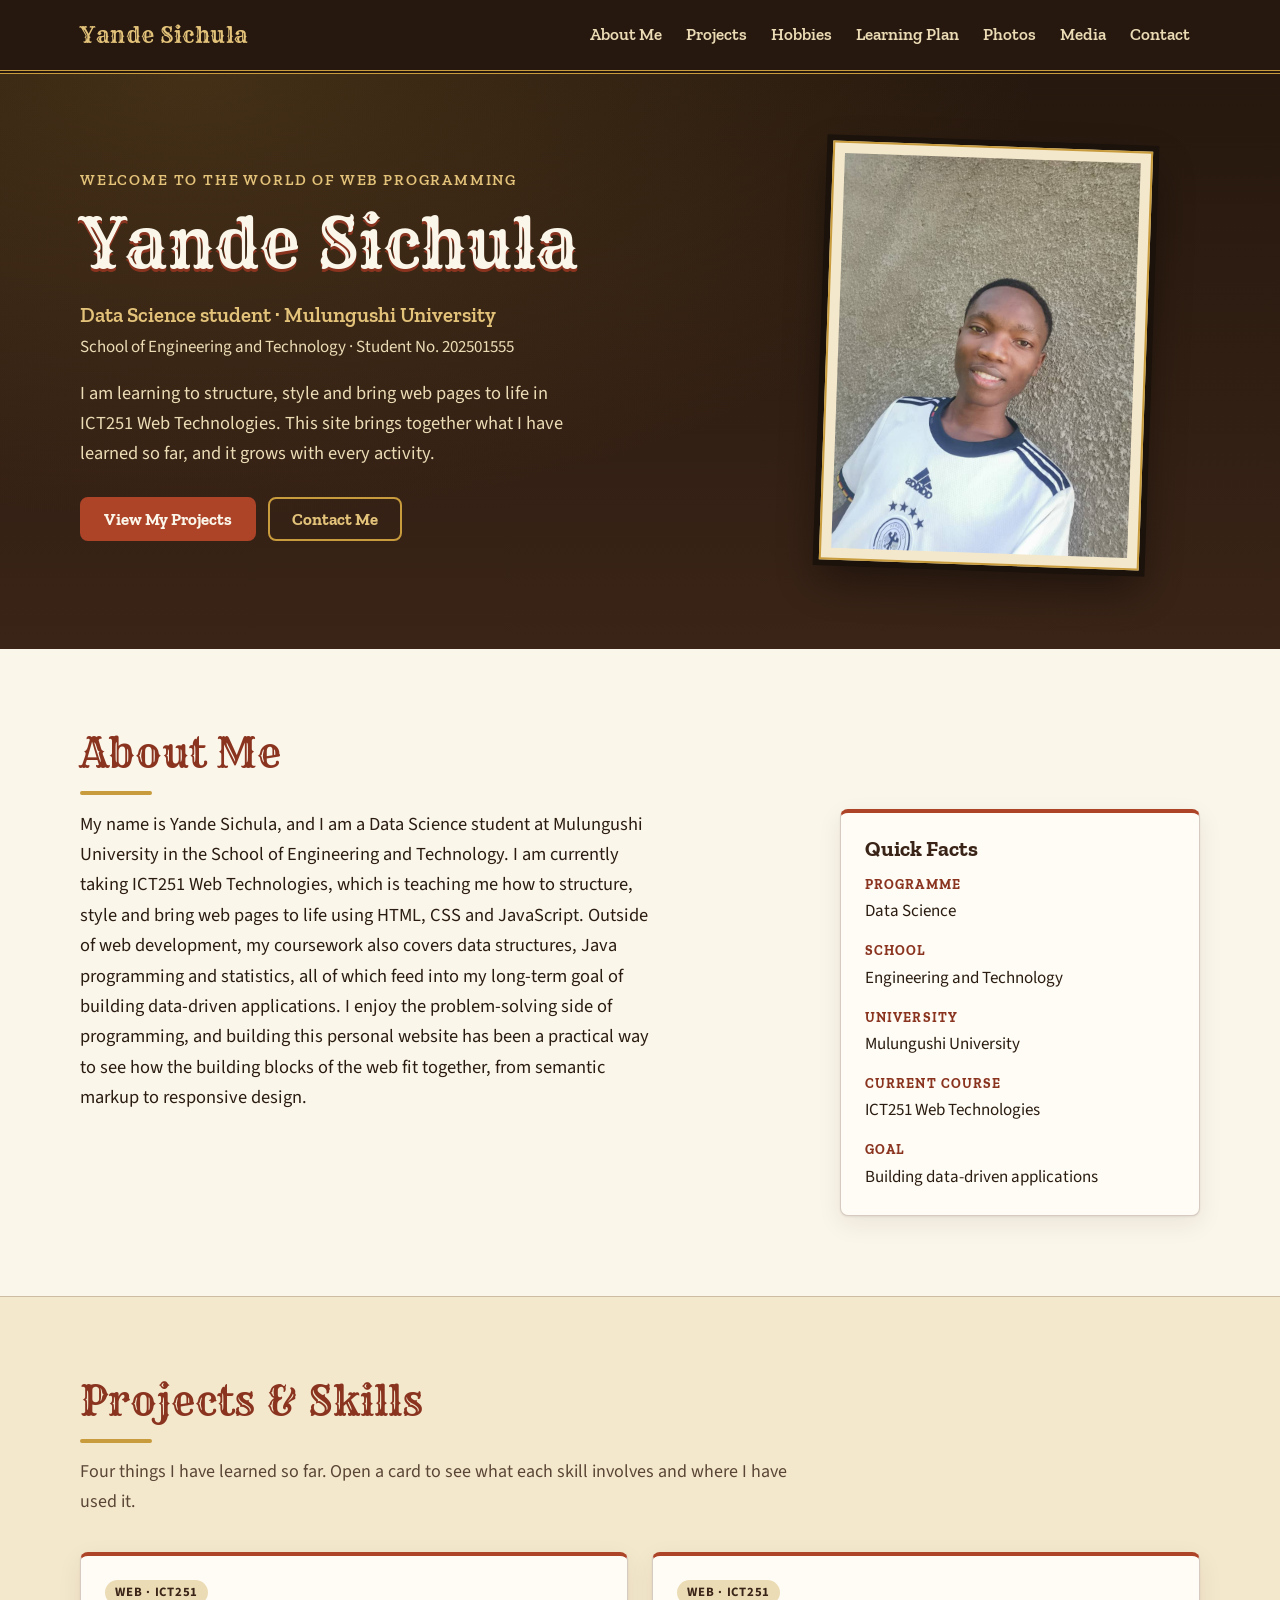
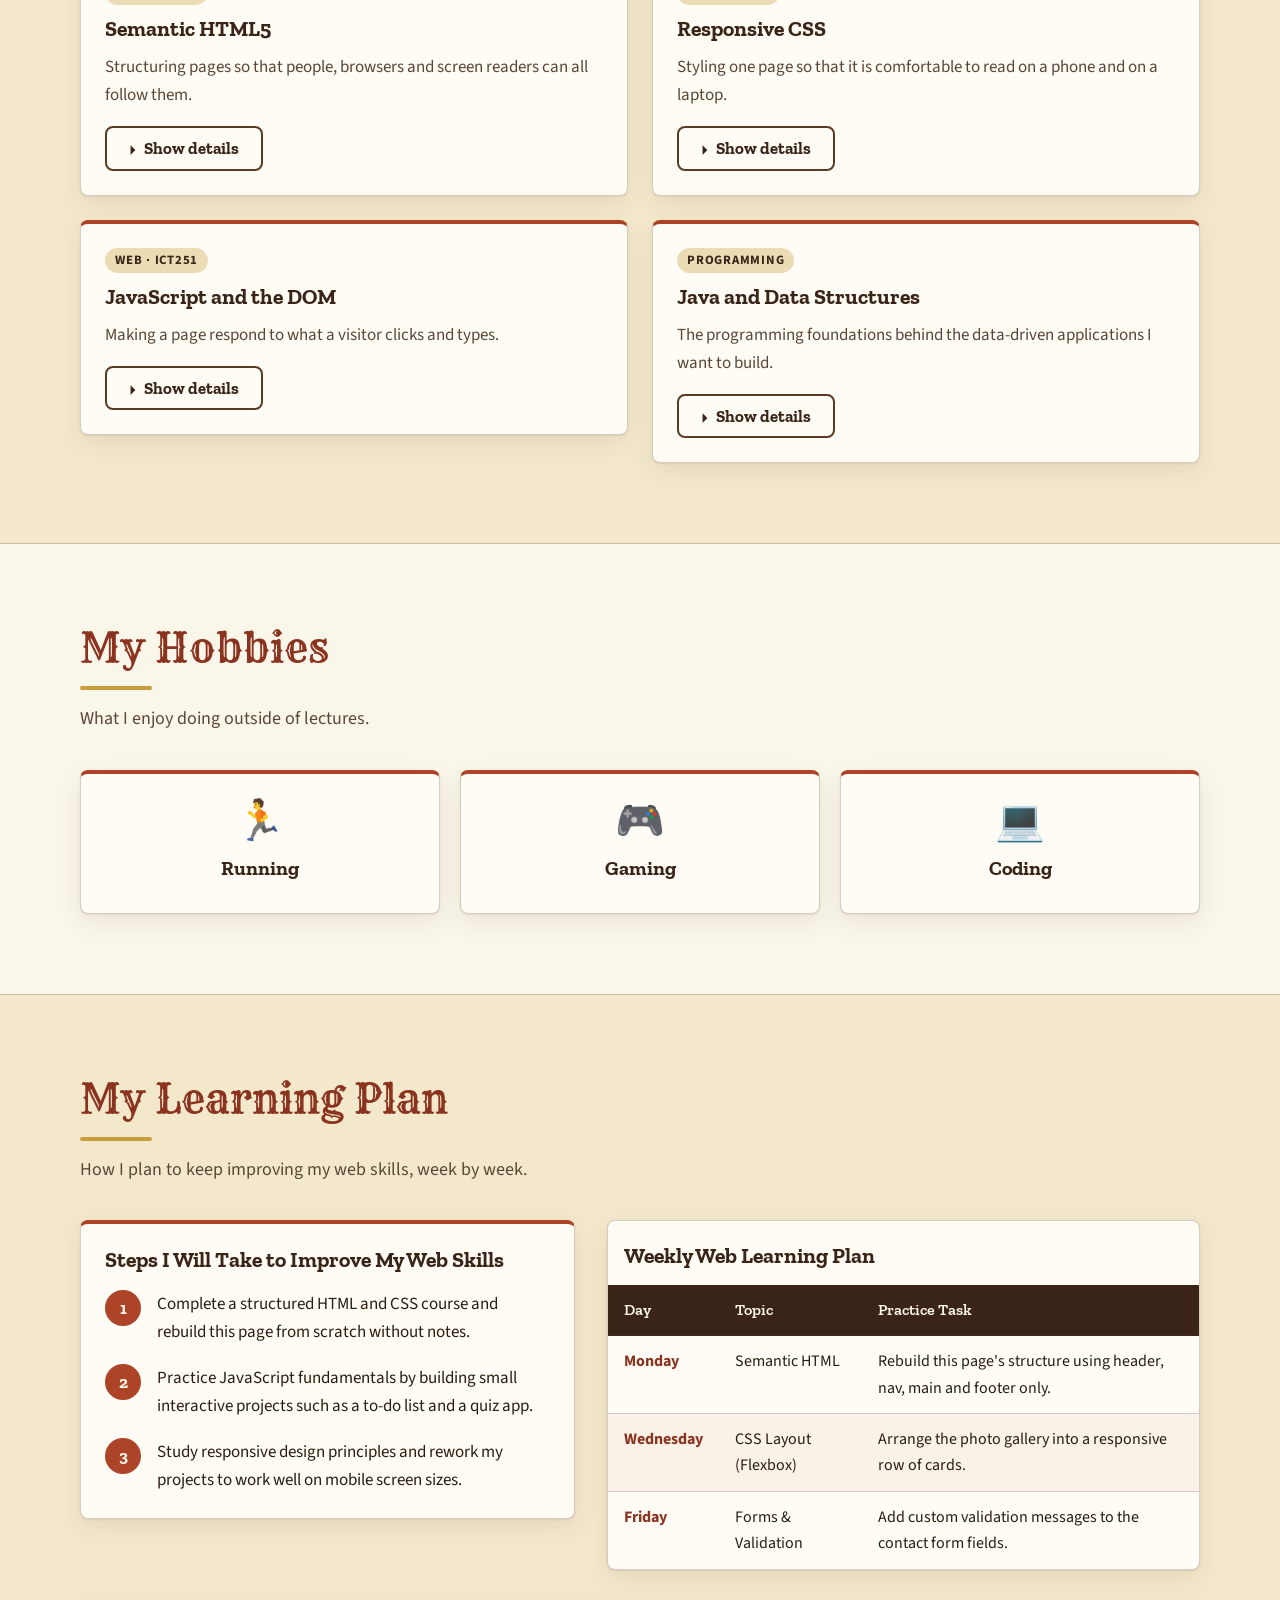
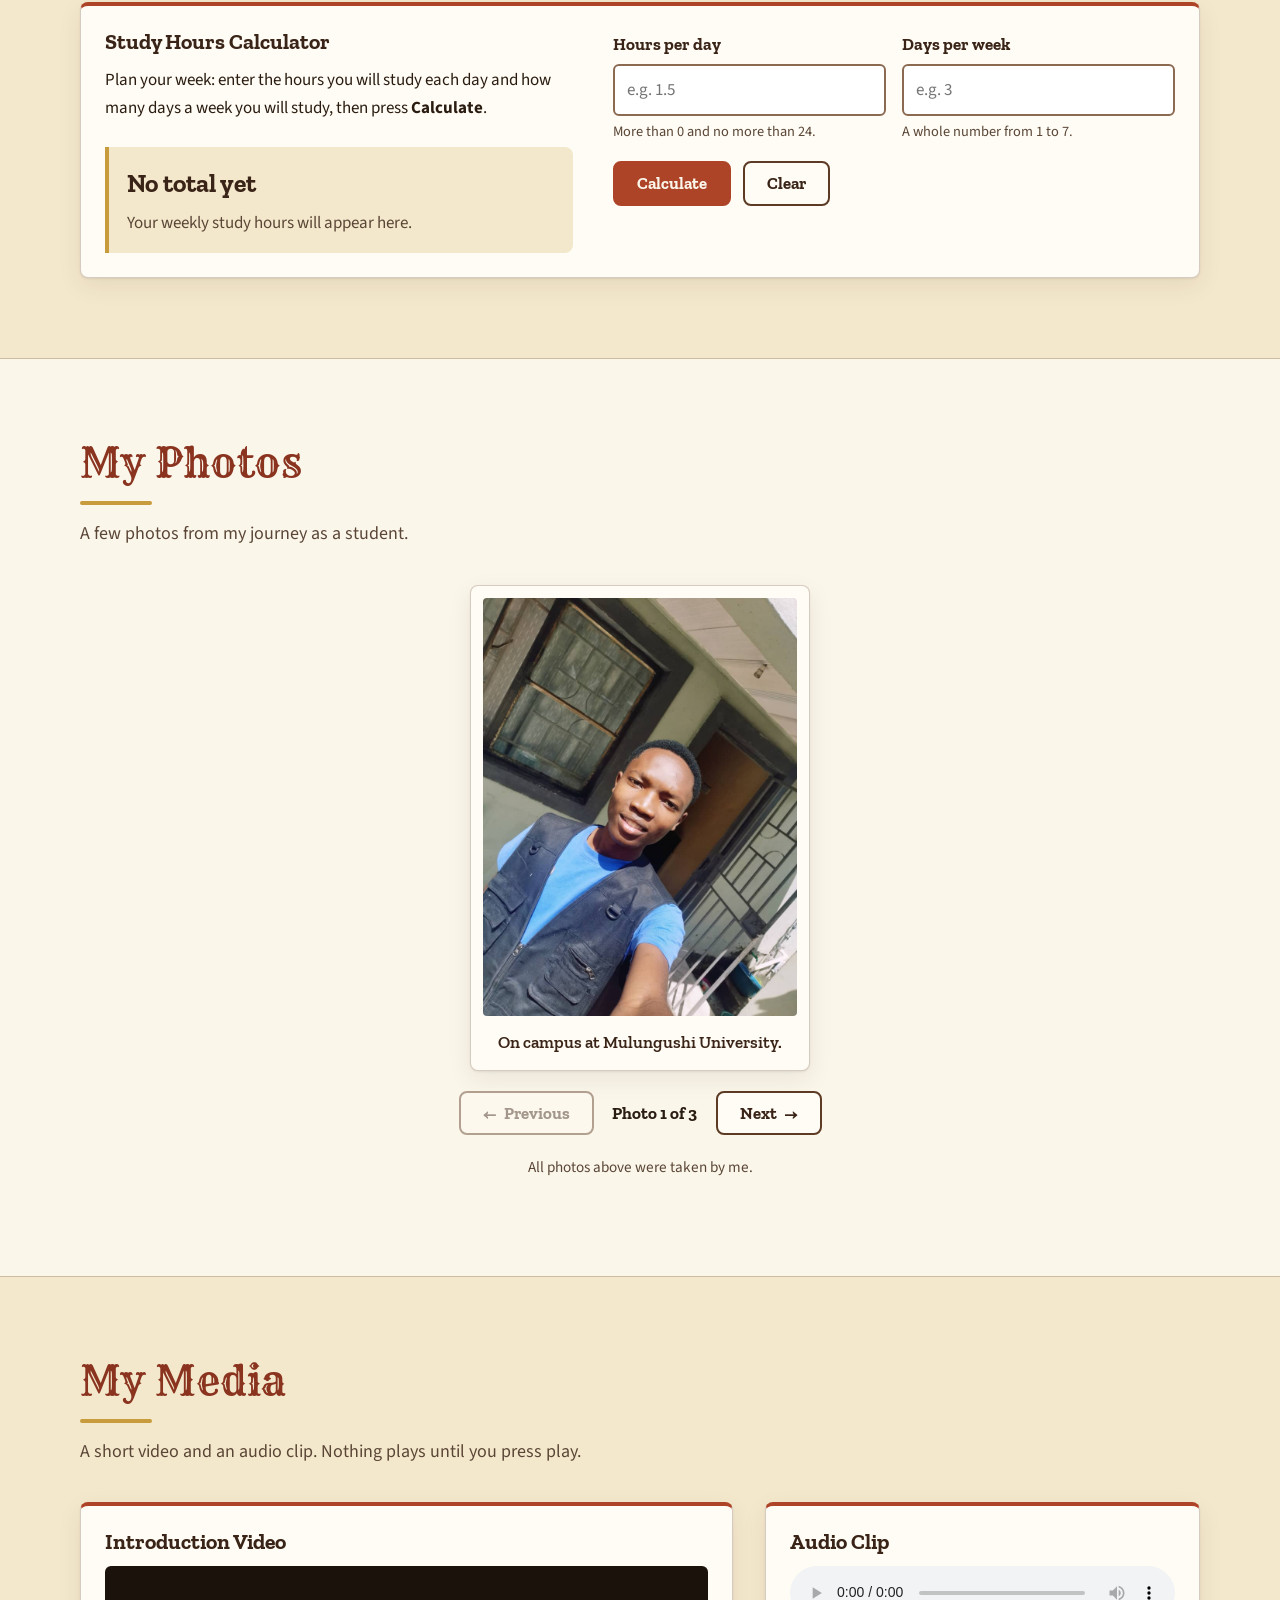
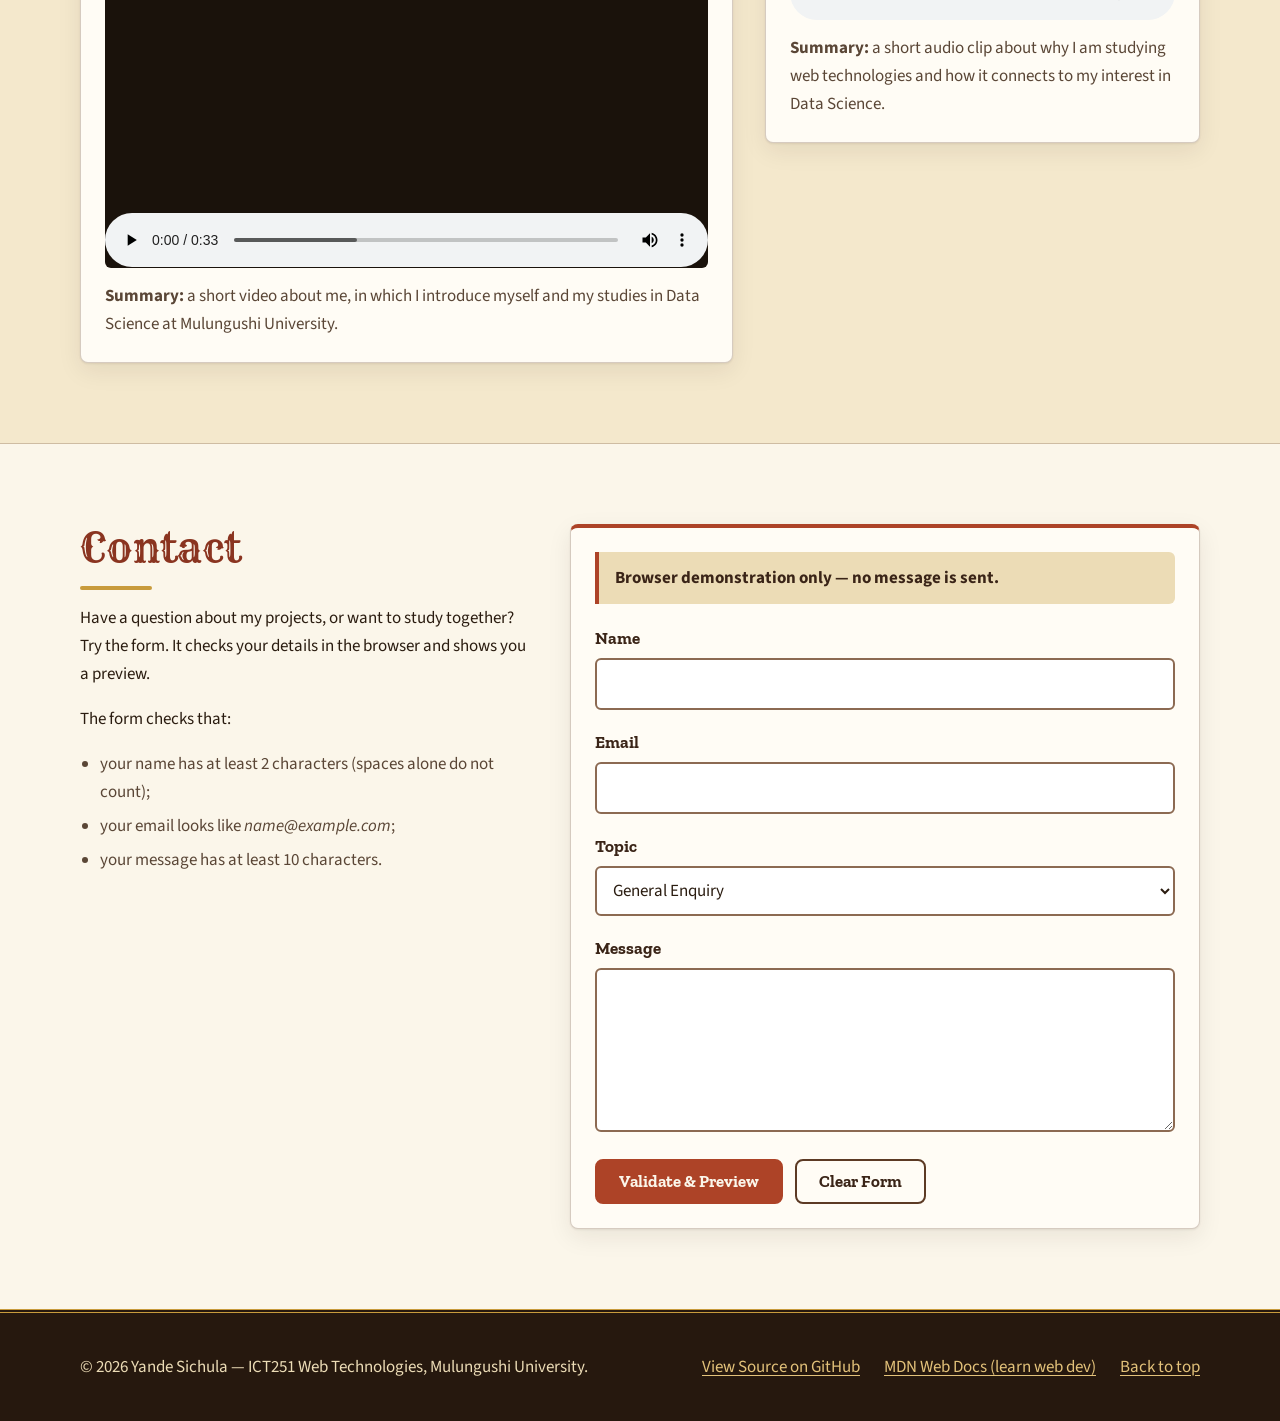
==== index.html @ e2d40371 "Add files via upload" ====
<!DOCTYPE html>
<html lang="en">

<head>
    <meta charset="UTF-8">
    <meta name="viewport" content="width=device-width, initial-scale=1.0">
    <meta name="description" content="Personal website of Yande Sichula, a Data Science student at Mulungushi University, built for ICT251 Web Technologies.">
    <title>Yande Sichula — My Web Technologies Page</title>
    <link rel="icon" href="data:image/svg+xml,%3Csvg xmlns='http://www.w3.org/2000/svg' viewBox='0 0 64 64'%3E%3Crect width='64' height='64' rx='12' fill='%233a2417'/%3E%3Ctext x='32' y='42' font-family='Georgia,serif' font-size='28' font-weight='700' text-anchor='middle' fill='%23e3c27a'%3EYS%3C/text%3E%3C/svg%3E">
    <link rel="preconnect" href="https://fonts.googleapis.com">
    <link rel="preconnect" href="https://fonts.gstatic.com" crossorigin>
    <link rel="stylesheet" href="https://fonts.googleapis.com/css2?family=Rye&family=Source+Sans+3:wght@400;600;700&family=Zilla+Slab:wght@500;600;700&display=swap">
    <link rel="stylesheet" href="css/styles.css">
    <script src="js/script.js" defer></script>
</head>

<body>

    <a class="skip-link" href="#main">Skip to main content</a>

    <header class="site-header">
        <div class="wrap header-inner">
            <a class="brand" href="#home">Yande Sichula</a>
            <nav aria-label="Main navigation">
                <ul class="nav-links">
                    <li><a href="#about">About Me</a></li>
                    <li><a href="#projects">Projects</a></li>
                    <li><a href="#hobbies">Hobbies</a></li>
                    <li><a href="#plan">Learning Plan</a></li>
                    <li><a href="#photos">Photos</a></li>
                    <li><a href="#media">Media</a></li>
                    <li><a href="#contact">Contact</a></li>
                </ul>
            </nav>
        </div>
    </header>

    <main id="main">

        <!-- INTRODUCTION -->
        <section id="home" class="hero" aria-labelledby="hero-title">
            <div class="wrap hero-inner">
                <div class="hero-text">
                    <p class="eyebrow">Welcome to the World of Web Programming</p>
                    <h1 id="hero-title">Yande Sichula</h1>
                    <p class="hero-programme">Data Science student &middot; Mulungushi University</p>
                    <p class="hero-meta">School of Engineering and Technology &middot; Student No. 202501555</p>
                    <p class="hero-intro">
                        I am learning to structure, style and bring web pages to life in ICT251 Web
                        Technologies. This site brings together what I have learned so far, and it grows
                        with every activity.
                    </p>
                    <div class="hero-actions">
                        <a class="btn btn-primary" href="#projects">View My Projects</a>
                        <a class="btn btn-ghost" href="#contact">Contact Me</a>
                    </div>
                </div>
                <div class="hero-portrait">
                    <img src="images/photo3.jpg" width="810" height="1080" alt="Portrait of Yande Sichula smiling in front of a textured wall">
                </div>
            </div>
        </section>

        <!-- ABOUT ME -->
        <section id="about" class="section">
            <div class="wrap">
                <h2>About Me</h2>
                <div class="about-grid">
                    <p class="about-text">
                        My name is Yande Sichula, and I am a Data Science student at Mulungushi
                        University in the School of Engineering and Technology. I am currently taking
                        ICT251 Web Technologies, which is teaching me how to structure, style and bring
                        web pages to life using HTML, CSS and JavaScript. Outside of web development, my
                        coursework also covers data structures, Java programming and statistics, all of
                        which feed into my long-term goal of building data-driven applications. I enjoy
                        the problem-solving side of programming, and building this personal website has
                        been a practical way to see how the building blocks of the web fit together,
                        from semantic markup to responsive design.
                    </p>
                    <aside class="card facts" aria-labelledby="facts-title">
                        <h3 id="facts-title">Quick Facts</h3>
                        <dl>
                            <div>
                                <dt>Programme</dt>
                                <dd>Data Science</dd>
                            </div>
                            <div>
                                <dt>School</dt>
                                <dd>Engineering and Technology</dd>
                            </div>
                            <div>
                                <dt>University</dt>
                                <dd>Mulungushi University</dd>
                            </div>
                            <div>
                                <dt>Current course</dt>
                                <dd>ICT251 Web Technologies</dd>
                            </div>
                            <div>
                                <dt>Goal</dt>
                                <dd>Building data-driven applications</dd>
                            </div>
                        </dl>
                    </aside>
                </div>
            </div>
        </section>

        <!-- PROJECTS & SKILLS -->
        <section id="projects" class="section section-alt">
            <div class="wrap">
                <div class="section-header">
                    <h2>Projects &amp; Skills</h2>
                    <p class="section-lead">
                        Four things I have learned so far. Open a card to see what each skill involves
                        and where I have used it.
                    </p>
                </div>

                <div class="project-grid">

                    <article class="card project-card">
                        <span class="tag">Web &middot; ICT251</span>
                        <h3>Semantic HTML5</h3>
                        <p>Structuring pages so that people, browsers and screen readers can all follow them.</p>
                        <button class="btn btn-outline details-toggle" type="button" aria-expanded="false" aria-controls="details-html" hidden>
                            <span class="chevron" aria-hidden="true">&#9656;</span>
                            <span class="toggle-label">Show details</span>
                            <span class="visually-hidden">about Semantic HTML5</span>
                        </button>
                        <div class="project-details" id="details-html">
                            <h4>What I learned</h4>
                            <ul>
                                <li>Using header, nav, main, section and footer to give a page a clear outline with a single h1.</li>
                                <li>Writing alt text and captions for images, and a caption and header cells for tables.</li>
                                <li>Labelling every form control so it is clear what each field is for.</li>
                            </ul>
                            <p class="used-in"><strong>Used in:</strong> this website, from Activity 1 to Activity 3.</p>
                        </div>
                    </article>

                    <article class="card project-card">
                        <span class="tag">Web &middot; ICT251</span>
                        <h3>Responsive CSS</h3>
                        <p>Styling one page so that it is comfortable to read on a phone and on a laptop.</p>
                        <button class="btn btn-outline details-toggle" type="button" aria-expanded="false" aria-controls="details-css" hidden>
                            <span class="chevron" aria-hidden="true">&#9656;</span>
                            <span class="toggle-label">Show details</span>
                            <span class="visually-hidden">about Responsive CSS</span>
                        </button>
                        <div class="project-details" id="details-css">
                            <h4>What I learned</h4>
                            <ul>
                                <li>Keeping all styles in one external stylesheet that uses element, class and id selectors.</li>
                                <li>Using the box model (padding, borders and margins) to space content consistently.</li>
                                <li>Using Flexbox, Grid and media queries so the layout adapts to narrow screens.</li>
                            </ul>
                            <p class="used-in"><strong>Used in:</strong> the layout, gallery, table and forms on this page.</p>
                        </div>
                    </article>

                    <article class="card project-card">
                        <span class="tag">Web &middot; ICT251</span>
                        <h3>JavaScript and the DOM</h3>
                        <p>Making a page respond to what a visitor clicks and types.</p>
                        <button class="btn btn-outline details-toggle" type="button" aria-expanded="false" aria-controls="details-js" hidden>
                            <span class="chevron" aria-hidden="true">&#9656;</span>
                            <span class="toggle-label">Show details</span>
                            <span class="visually-hidden">about JavaScript and the DOM</span>
                        </button>
                        <div class="project-details" id="details-js">
                            <h4>What I learned</h4>
                            <ul>
                                <li>Listening for events such as button clicks and form submissions.</li>
                                <li>Checking user input and showing clear feedback without reloading the page.</li>
                                <li>Using functions, variables and arrays to update the page with textContent.</li>
                            </ul>
                            <p class="used-in"><strong>Used in:</strong> the contact form, these project cards, the photo viewer and the study calculator.</p>
                        </div>
                    </article>

                    <article class="card project-card">
                        <span class="tag">Programming</span>
                        <h3>Java and Data Structures</h3>
                        <p>The programming foundations behind the data-driven applications I want to build.</p>
                        <button class="btn btn-outline details-toggle" type="button" aria-expanded="false" aria-controls="details-java" hidden>
                            <span class="chevron" aria-hidden="true">&#9656;</span>
                            <span class="toggle-label">Show details</span>
                            <span class="visually-hidden">about Java and Data Structures</span>
                        </button>
                        <div class="project-details" id="details-java">
                            <h4>What I learned</h4>
                            <ul>
                                <li>Writing Java programs with classes, methods, loops and conditions.</li>
                                <li>Storing and organising data with arrays, lists, stacks and queues.</li>
                                <li>Choosing a structure based on how the data will be searched, added to or removed.</li>
                            </ul>
                            <p class="used-in"><strong>Used in:</strong> my Java programming and data structures coursework.</p>
                        </div>
                    </article>

                </div>
            </div>
        </section>

        <!-- HOBBIES -->
        <section id="hobbies" class="section">
            <div class="wrap">
                <div class="section-header">
                    <h2>My Hobbies</h2>
                    <p class="section-lead">What I enjoy doing outside of lectures.</p>
                </div>
                <ul class="hobby-list">
                    <li class="card hobby">
                        <span class="hobby-icon" aria-hidden="true">🏃</span>
                        <span class="hobby-name">Running</span>
                    </li>
                    <li class="card hobby">
                        <span class="hobby-icon" aria-hidden="true">🎮</span>
                        <span class="hobby-name">Gaming</span>
                    </li>
                    <li class="card hobby">
                        <span class="hobby-icon" aria-hidden="true">💻</span>
                        <span class="hobby-name">Coding</span>
                    </li>
                </ul>
            </div>
        </section>

        <!-- LEARNING PLAN -->
        <section id="plan" class="section section-alt">
            <div class="wrap">
                <div class="section-header">
                    <h2>My Learning Plan</h2>
                    <p class="section-lead">How I plan to keep improving my web skills, week by week.</p>
                </div>

                <div class="plan-grid">
                    <div class="card">
                        <h3>Steps I Will Take to Improve My Web Skills</h3>
                        <ol class="steps">
                            <li>Complete a structured HTML and CSS course and rebuild this page from scratch without notes.</li>
                            <li>Practice JavaScript fundamentals by building small interactive projects such as a to-do list and a quiz app.</li>
                            <li>Study responsive design principles and rework my projects to work well on mobile screen sizes.</li>
                        </ol>
                    </div>

                    <div class="table-wrap">
                        <table>
                            <caption>Weekly Web Learning Plan</caption>
                            <thead>
                                <tr>
                                    <th scope="col">Day</th>
                                    <th scope="col">Topic</th>
                                    <th scope="col">Practice Task</th>
                                </tr>
                            </thead>
                            <tbody>
                                <tr>
                                    <td>Monday</td>
                                    <td>Semantic HTML</td>
                                    <td>Rebuild this page's structure using header, nav, main and footer only.</td>
                                </tr>
                                <tr>
                                    <td>Wednesday</td>
                                    <td>CSS Layout (Flexbox)</td>
                                    <td>Arrange the photo gallery into a responsive row of cards.</td>
                                </tr>
                                <tr>
                                    <td>Friday</td>
                                    <td>Forms &amp; Validation</td>
                                    <td>Add custom validation messages to the contact form fields.</td>
                                </tr>
                            </tbody>
                        </table>
                    </div>
                </div>

                <!-- Study hours calculator (JavaScript feature) -->
                <div class="card calculator">
                    <div class="calc-intro">
                        <h3>Study Hours Calculator</h3>
                        <p>
                            Plan your week: enter the hours you will study each day and how many days a
                            week you will study, then press <strong>Calculate</strong>.
                        </p>
                    </div>

                    <form id="study-form" class="calc-form" novalidate>
                        <div class="calc-fields">
                            <div class="field">
                                <label for="study-hours">Hours per day</label>
                                <input type="text" id="study-hours" name="hours" inputmode="decimal" autocomplete="off" placeholder="e.g. 1.5" aria-describedby="study-hours-hint study-hours-error" required>
                                <span class="hint" id="study-hours-hint">More than 0 and no more than 24.</span>
                                <span class="error-message" id="study-hours-error"></span>
                            </div>
                            <div class="field">
                                <label for="study-days">Days per week</label>
                                <input type="text" id="study-days" name="days" inputmode="numeric" autocomplete="off" placeholder="e.g. 3" aria-describedby="study-days-hint study-days-error" required>
                                <span class="hint" id="study-days-hint">A whole number from 1 to 7.</span>
                                <span class="error-message" id="study-days-error"></span>
                            </div>
                        </div>
                        <div class="form-actions">
                            <button type="submit" class="btn btn-primary">Calculate</button>
                            <button type="reset" class="btn btn-outline">Clear</button>
                        </div>
                    </form>

                    <div id="study-result" role="status">
                        <p class="result-total" id="study-total">No total yet</p>
                        <p class="result-detail" id="study-detail">Your weekly study hours will appear here.</p>
                    </div>
                </div>
            </div>
        </section>

        <!-- PHOTOS -->
        <section id="photos" class="section">
            <div class="wrap">
                <div class="section-header">
                    <h2>My Photos</h2>
                    <p class="section-lead">A few photos from my journey as a student.</p>
                </div>

                <div class="gallery" id="gallery">
                    <figure>
                        <img src="images/photo1.jpg" width="810" height="1080" alt="Selfie of Yande outdoors in a blue T-shirt and a dark utility vest, in front of a building with a window and a gated doorway">
                        <figcaption>On campus at Mulungushi University.</figcaption>
                    </figure>
                    <figure>
                        <img src="images/photo2.jpg" width="810" height="1080" alt="Smiling selfie of Yande indoors in a light-blue sweatshirt over a white collared shirt, against a cream wall">
                        <figcaption>Best formal outfit.</figcaption>
                    </figure>
                    <figure>
                        <img src="images/photo3.jpg" width="810" height="1080" alt="Yande smiling in a white Germany football jersey, standing against a textured grey wall">
                        <figcaption>Future Data Scientist.</figcaption>
                    </figure>
                </div>

                <!-- Gallery viewer buttons (shown by JavaScript) -->
                <div class="gallery-controls" id="gallery-controls" hidden>
                    <button type="button" class="btn btn-outline" id="gallery-prev">
                        <span aria-hidden="true">&larr;</span> Previous
                    </button>
                    <p id="gallery-status" aria-live="polite">Photo 1 of 3</p>
                    <button type="button" class="btn btn-outline" id="gallery-next">
                        Next <span aria-hidden="true">&rarr;</span>
                    </button>
                </div>

                <p class="credit-note">All photos above were taken by me.</p>
            </div>
        </section>

        <!-- MEDIA -->
        <section id="media" class="section section-alt">
            <div class="wrap">
                <div class="section-header">
                    <h2>My Media</h2>
                    <p class="section-lead">A short video and an audio clip. Nothing plays until you press play.</p>
                </div>

                <div class="media-grid">
                    <article class="card media-card">
                        <h3>Introduction Video</h3>
                        <video controls preload="metadata" playsinline>
                            <source src="videos/video1.mp4" type="video/mp4">
                            Your browser does not support the video tag.
                            <a href="videos/video1.mp4">Download the video</a> instead.
                        </video>
                        <p class="media-summary">
                            <strong>Summary:</strong> a short video about me, in which I introduce myself
                            and my studies in Data Science at Mulungushi University.
                        </p>
                    </article>

                    <article class="card media-card">
                        <h3>Audio Clip</h3>
                        <audio controls preload="metadata">
                            <source src="videos/voice.mp3" type="audio/mpeg">
                            Your browser does not support the audio element.
                            <a href="videos/voice.mp3">Download the audio clip</a> instead.
                        </audio>
                        <p class="media-summary">
                            <strong>Summary:</strong> a short audio clip about why I am studying web
                            technologies and how it connects to my interest in Data Science.
                        </p>
                    </article>
                </div>
            </div>
        </section>

        <!-- CONTACT -->
        <section id="contact" class="section">
            <div class="wrap contact-grid">
                <div class="contact-intro">
                    <h2>Contact</h2>
                    <p>
                        Have a question about my projects, or want to study together? Try the form.
                        It checks your details in the browser and shows you a preview.
                    </p>
                    <p>The form checks that:</p>
                    <ul class="contact-checks">
                        <li>your name has at least 2 characters (spaces alone do not count);</li>
                        <li>your email looks like <em>name@example.com</em>;</li>
                        <li>your message has at least 10 characters.</li>
                    </ul>
                </div>

                <div class="card form-card">
                    <p class="demo-note" id="form-demo-note">Browser demonstration only &mdash; no message is sent.</p>

                    <form id="contact-form" aria-describedby="form-demo-note" novalidate>
                        <div class="field">
                            <label for="contact-name">Name</label>
                            <input type="text" id="contact-name" name="name" autocomplete="name" aria-describedby="contact-name-error" required>
                            <span class="error-message" id="contact-name-error"></span>
                        </div>

                        <div class="field">
                            <label for="contact-email">Email</label>
                            <input type="email" id="contact-email" name="email" autocomplete="email" aria-describedby="contact-email-error" required>
                            <span class="error-message" id="contact-email-error"></span>
                        </div>

                        <div class="field">
                            <label for="contact-topic">Topic</label>
                            <select id="contact-topic" name="topic">
                                <option value="general">General Enquiry</option>
                                <option value="project">Project Feedback</option>
                                <option value="collaboration">Collaboration</option>
                            </select>
                        </div>

                        <div class="field">
                            <label for="contact-message">Message</label>
                            <textarea id="contact-message" name="message" rows="5" maxlength="1000" aria-describedby="contact-message-error" required></textarea>
                            <span class="error-message" id="contact-message-error"></span>
                        </div>

                        <div class="form-actions">
                            <button type="submit" class="btn btn-primary">Validate &amp; Preview</button>
                            <button type="reset" class="btn btn-outline">Clear Form</button>
                        </div>

                        <p class="form-status" id="form-status" role="status"></p>
                    </form>

                    <!-- Preview shown by JavaScript after the form passes validation -->
                    <div class="form-preview" id="form-preview" tabindex="-1" hidden>
                        <h3>Validated &mdash; not sent</h3>
                        <p>
                            Your details passed validation in this browser. This is only a preview:
                            nothing has been sent or saved.
                        </p>
                        <dl class="preview-list">
                            <dt>Name</dt>
                            <dd id="preview-name"></dd>
                            <dt>Email</dt>
                            <dd id="preview-email"></dd>
                            <dt>Topic</dt>
                            <dd id="preview-topic"></dd>
                            <dt>Message</dt>
                            <dd id="preview-message"></dd>
                        </dl>
                    </div>
                </div>
            </div>
        </section>

    </main>

    <footer class="site-footer">
        <div class="wrap footer-inner">
            <p>&copy; 2026 Yande Sichula &mdash; ICT251 Web Technologies, Mulungushi University.</p>
            <ul class="footer-links">
                <!-- Replace this address with the link to your GitHub repository -->
                <li><a href="https://github.com/YOUR-USERNAME/YOUR-REPOSITORY">View Source on GitHub</a></li>
                <li><a href="https://developer.mozilla.org/en-US/docs/Learn" target="_blank" rel="noopener">MDN Web Docs (learn web dev)</a></li>
                <li><a href="#home">Back to top</a></li>
            </ul>
        </div>
    </footer>

</body>

</html>
---- css/styles.css ----
/* =========================================================
   Yande Sichula — Personal Website (ICT251 Activity 3)
   Frontier theme: dark wood, parchment, rust and gold

   Contents
     1. Design tokens (colours, fonts, spacing)
     2. Base elements (element selectors)
     3. Layout helpers and buttons (class selectors)
     4. Header and navigation
     5. Introduction (hero)
     6. Sections and cards
     7. About Me, Projects, Hobbies
     8. Learning plan, table and study calculator
     9. Photo gallery viewer (id selectors)
    10. Media
    11. Forms and contact preview
    12. Footer
    13. Responsive layout (media queries)
    14. Reduced motion
   ========================================================= */


/* ---------- 1. Design tokens ---------- */

:root {
    --wood-950: #1a120b;
    --wood-900: #26180e;
    --wood-800: #3a2417;
    --wood-700: #5c3a24;
    --paper: #fffcf5;
    --parchment-50: #fbf6ea;
    --parchment-100: #f4e8cc;
    --parchment-200: #ecdcb6;
    --rust-600: #ad4327;
    --rust-700: #8a3420;
    --gold-500: #c89b3c;
    --gold-300: #e3c27a;
    --ink: #2a1c10;
    --ink-soft: #5a4636;
    --line: rgba(92, 58, 36, 0.25);
    --field-border: #8c6a52;
    --error: #a3241a;
    --error-bg: #fbe9e4;
    --success: #2e6a39;
    --success-bg: #e8f2e3;
    --focus: var(--rust-700);

    --font-display: "Rye", Georgia, serif;
    --font-heading: "Zilla Slab", Georgia, serif;
    --font-body: "Source Sans 3", "Segoe UI", Arial, sans-serif;

    --radius: 8px;
    --shadow: 0 1px 2px rgba(42, 28, 16, 0.08), 0 8px 24px rgba(42, 28, 16, 0.08);
}


/* ---------- 2. Base elements ---------- */

*,
*::before,
*::after {
    box-sizing: border-box;
}

/* make sure anything the script hides really disappears */
[hidden] {
    display: none !important;
}

html {
    scroll-behavior: smooth;
}

body {
    margin: 0;
    font-family: var(--font-body);
    font-size: 1.0625rem;
    line-height: 1.65;
    color: var(--ink);
    background-color: var(--parchment-50);
}

img,
video {
    display: block;
    max-width: 100%;
    height: auto;
}

h1,
h2,
h3,
h4 {
    line-height: 1.2;
}

h3 {
    font-family: var(--font-heading);
    font-weight: 700;
    font-size: 1.35rem;
    color: var(--wood-800);
    margin: 0 0 10px;
}

h4 {
    font-family: var(--font-heading);
    font-weight: 700;
    font-size: 1.05rem;
    color: var(--rust-700);
    margin: 0 0 8px;
}

p {
    margin: 0 0 1em;
}

a {
    color: var(--rust-700);
    text-underline-offset: 3px;
}

a:hover {
    color: var(--rust-600);
    text-decoration-thickness: 2px;
}

/* one clear keyboard focus style for every link, button and field */
:focus-visible {
    outline: 3px solid var(--focus);
    outline-offset: 3px;
}

input,
select,
textarea,
button {
    font: inherit;
}


/* ---------- 3. Layout helpers and buttons ---------- */

.wrap {
    width: min(1120px, 100% - 40px);
    margin-inline: auto;
}

.visually-hidden {
    position: absolute;
    width: 1px;
    height: 1px;
    overflow: hidden;
    clip: rect(0 0 0 0);
    white-space: nowrap;
}

.skip-link {
    position: absolute;
    left: 16px;
    top: -100px;
    z-index: 100;
    padding: 10px 16px;
    font-weight: 700;
    color: var(--wood-950);
    background: var(--gold-300);
    border-radius: var(--radius);
    text-decoration: none;
}

.skip-link:focus {
    top: 12px;
}

.btn {
    display: inline-flex;
    align-items: center;
    justify-content: center;
    gap: 8px;
    min-height: 44px;
    padding: 10px 22px;
    font-family: var(--font-heading);
    font-weight: 700;
    font-size: 1.05rem;
    line-height: 1.2;
    text-decoration: none;
    border: 2px solid transparent;
    border-radius: var(--radius);
    cursor: pointer;
    transition: background-color 0.15s ease, color 0.15s ease, border-color 0.15s ease;
}

.btn-primary {
    color: var(--parchment-50);
    background: var(--rust-600);
    border-color: var(--rust-600);
}

.btn-primary:hover {
    color: var(--parchment-50);
    background: var(--rust-700);
    border-color: var(--rust-700);
}

/* outlined button for dark backgrounds */
.btn-ghost {
    color: var(--gold-300);
    background: transparent;
    border-color: var(--gold-500);
}

.btn-ghost:hover {
    color: var(--wood-950);
    background: var(--gold-500);
}

/* outlined button for light backgrounds */
.btn-outline {
    color: var(--wood-800);
    background: var(--paper);
    border-color: var(--wood-700);
}

.btn-outline:not(:disabled):hover {
    color: var(--parchment-50);
    background: var(--wood-800);
}

.btn:disabled {
    opacity: 0.45;
    cursor: not-allowed;
}


/* ---------- 4. Header and navigation ---------- */

.site-header {
    --focus: var(--gold-300);
    color: var(--parchment-200);
    background: var(--wood-900);
    border-bottom: 4px double var(--gold-500);
}

.header-inner {
    display: flex;
    flex-wrap: wrap;
    align-items: center;
    justify-content: space-between;
    gap: 8px 32px;
    padding: 12px 0;
}

.brand {
    font-family: var(--font-display);
    font-size: 1.4rem;
    letter-spacing: 0.5px;
    color: var(--gold-300);
    text-decoration: none;
}

.brand:hover {
    color: var(--parchment-50);
}

.nav-links {
    display: flex;
    flex-wrap: wrap;
    gap: 4px;
    margin: 0;
    padding: 0;
    list-style: none;
}

.nav-links a {
    display: block;
    padding: 8px 10px;
    font-family: var(--font-heading);
    font-weight: 600;
    color: var(--parchment-200);
    text-decoration: none;
    border-bottom: 2px solid transparent;
}

.nav-links a:hover {
    color: var(--gold-300);
    border-bottom-color: var(--gold-500);
}


/* ---------- 5. Introduction (hero) ---------- */

.hero {
    --focus: var(--gold-300);
    padding: 72px 0 84px;
    color: var(--parchment-200);
    background:
        radial-gradient(ellipse at 15% 0%, rgba(200, 155, 60, 0.18), transparent 55%),
        linear-gradient(180deg, var(--wood-900), var(--wood-800));
}

.hero-inner {
    display: grid;
    grid-template-columns: minmax(0, 1.5fr) minmax(0, 1fr);
    align-items: center;
    gap: 48px;
}

.eyebrow {
    margin-bottom: 12px;
    font-family: var(--font-heading);
    font-weight: 600;
    font-size: 0.95rem;
    letter-spacing: 0.12em;
    line-height: 1.4;
    text-transform: uppercase;
    color: var(--gold-300);
}

.hero h1 {
    margin: 0 0 16px;
    font-family: var(--font-display);
    font-weight: 400;
    font-size: clamp(2.1rem, 7vw, 4.25rem);
    color: var(--parchment-50);
    text-shadow: 0 3px 0 var(--rust-700);
    overflow-wrap: anywhere;
}

.hero-programme {
    margin-bottom: 4px;
    font-family: var(--font-heading);
    font-weight: 600;
    font-size: 1.3rem;
    line-height: 1.35;
    color: var(--gold-300);
}

.hero-meta {
    color: var(--parchment-200);
}

.hero-intro {
    max-width: 56ch;
    font-size: 1.15rem;
}

.hero-actions {
    display: flex;
    flex-wrap: wrap;
    gap: 12px;
    margin-top: 28px;
}

/* the portrait is framed like a photo pinned to a wooden wall */
.hero-portrait {
    justify-self: center;
    width: 100%;
    max-width: 320px;
    padding: 10px;
    background: var(--parchment-100);
    border: 2px solid var(--gold-500);
    box-shadow: 0 0 0 6px var(--wood-950), 0 18px 40px rgba(0, 0, 0, 0.45);
    transform: rotate(2deg);
}

.hero-portrait img {
    width: 100%;
    aspect-ratio: 3 / 4;
    object-fit: cover;
}


/* ---------- 6. Sections and cards ---------- */

.section {
    padding: 80px 0;
}

.section-alt {
    background: var(--parchment-100);
    border-block: 1px solid var(--line);
}

.section h2 {
    margin: 0 0 14px;
    font-family: var(--font-display);
    font-weight: 400;
    font-size: clamp(1.8rem, 4vw, 2.5rem);
    color: var(--rust-700);
}

/* short gold rule under every section heading */
.section h2::after {
    content: "";
    display: block;
    width: 72px;
    height: 4px;
    margin-top: 14px;
    background: var(--gold-500);
    border-radius: 2px;
}

.section-header {
    max-width: 720px;
    margin-bottom: 36px;
}

.section-lead {
    font-size: 1.125rem;
    color: var(--ink-soft);
}

/* box model: padding inside, a border around and margin between cards */
.card {
    padding: 24px;
    background: var(--paper);
    border: 1px solid var(--line);
    border-top: 4px solid var(--rust-600);
    border-radius: var(--radius);
    box-shadow: var(--shadow);
}


/* ---------- 7. About Me, Projects, Hobbies ---------- */

.about-grid {
    display: grid;
    grid-template-columns: minmax(0, 2fr) minmax(0, 1fr);
    align-items: start;
    gap: 40px;
}

.about-text {
    max-width: 65ch;
    font-size: 1.15rem;
}

.facts dl {
    display: grid;
    gap: 14px;
    margin: 0;
}

.facts dt {
    font-family: var(--font-heading);
    font-weight: 700;
    font-size: 0.85rem;
    letter-spacing: 0.08em;
    text-transform: uppercase;
    color: var(--rust-700);
}

.facts dd {
    margin: 2px 0 0;
}

.project-grid {
    display: grid;
    grid-template-columns: repeat(2, minmax(0, 1fr));
    align-items: start;
    gap: 24px;
}

.project-card {
    display: flex;
    flex-direction: column;
}

.project-card p {
    color: var(--ink-soft);
}

.project-card.is-open {
    border-top-color: var(--gold-500);
}

.tag {
    align-self: flex-start;
    margin-bottom: 12px;
    padding: 2px 10px;
    font-weight: 700;
    font-size: 0.8rem;
    letter-spacing: 0.06em;
    text-transform: uppercase;
    color: var(--wood-800);
    background: var(--parchment-200);
    border-radius: 999px;
}

.details-toggle {
    align-self: flex-start;
}

.details-toggle .chevron {
    display: inline-block;
    transition: transform 0.2s ease;
}

/* open state: filled button and the arrow points down */
.details-toggle[aria-expanded="true"] {
    color: var(--parchment-50);
    background: var(--wood-800);
}

.details-toggle[aria-expanded="true"] .chevron {
    transform: rotate(90deg);
}

.project-details {
    margin-top: 18px;
    padding-top: 16px;
    border-top: 1px dashed var(--field-border);
}

.project-details ul {
    margin: 0 0 12px;
    padding-left: 20px;
}

.project-details li {
    margin-bottom: 6px;
}

.project-details .used-in {
    margin: 0;
    font-size: 0.95rem;
}

.hobby-list {
    display: grid;
    grid-template-columns: repeat(3, minmax(0, 1fr));
    gap: 20px;
    margin: 0;
    padding: 0;
    list-style: none;
}

.hobby {
    padding: 28px 16px;
    text-align: center;
}

.hobby-icon {
    display: block;
    margin-bottom: 10px;
    font-size: 2.5rem;
    line-height: 1;
}

.hobby-name {
    font-family: var(--font-heading);
    font-weight: 700;
    font-size: 1.25rem;
    color: var(--wood-800);
}


/* ---------- 8. Learning plan, table and study calculator ---------- */

.plan-grid {
    display: grid;
    grid-template-columns: minmax(0, 1fr) minmax(0, 1.2fr);
    align-items: start;
    gap: 32px;
}

.steps {
    margin: 16px 0 0;
    padding: 0;
    list-style: none;
    counter-reset: step;
}

.steps li {
    position: relative;
    min-height: 36px;
    margin-bottom: 18px;
    padding-left: 52px;
    counter-increment: step;
}

.steps li:last-child {
    margin-bottom: 0;
}

.steps li::before {
    content: counter(step);
    position: absolute;
    top: 0;
    left: 0;
    display: grid;
    place-items: center;
    width: 36px;
    height: 36px;
    font-family: var(--font-heading);
    font-weight: 700;
    color: var(--parchment-50);
    background: var(--rust-600);
    border-radius: 50%;
}

.table-wrap {
    overflow-x: auto;
    background: var(--paper);
    border: 1px solid var(--line);
    border-radius: var(--radius);
    box-shadow: var(--shadow);
}

table {
    width: 100%;
    border-collapse: collapse;
    font-size: 1rem;
}

caption {
    padding: 18px 16px 10px;
    font-family: var(--font-heading);
    font-weight: 700;
    font-size: 1.35rem;
    text-align: left;
    color: var(--wood-800);
}

th,
td {
    padding: 12px 16px;
    text-align: left;
    vertical-align: top;
    border-bottom: 1px solid var(--line);
}

thead th {
    font-family: var(--font-heading);
    font-weight: 600;
    color: var(--parchment-50);
    background: var(--wood-800);
}

tbody tr:nth-child(even) {
    background: rgba(173, 67, 39, 0.06);
}

tbody tr:last-child td {
    border-bottom: 0;
}

tbody td:first-child {
    font-weight: 700;
    color: var(--rust-700);
}

.calculator {
    display: grid;
    grid-template-columns: minmax(0, 1fr) minmax(0, 1.2fr);
    grid-template-areas:
        "intro form"
        "result form";
    align-items: start;
    gap: 8px 40px;
    margin-top: 32px;
}

.calc-intro {
    grid-area: intro;
}

.calc-form {
    grid-area: form;
}

.calc-fields {
    display: grid;
    grid-template-columns: repeat(2, minmax(0, 1fr));
    gap: 0 16px;
}

#study-result {
    grid-area: result;
    padding: 16px 18px;
    background: var(--parchment-100);
    border-left: 4px solid var(--gold-500);
    border-radius: 0 var(--radius) var(--radius) 0;
}

#study-result.is-error {
    background: var(--error-bg);
    border-left-color: var(--error);
}

.result-total {
    margin: 0 0 4px;
    font-family: var(--font-heading);
    font-weight: 700;
    font-size: 1.6rem;
    color: var(--wood-800);
}

#study-result.is-error .result-total {
    color: var(--error);
}

.result-detail {
    margin: 0;
    color: var(--ink-soft);
}


/* ---------- 9. Photo gallery viewer ---------- */

.gallery {
    display: grid;
    grid-template-columns: repeat(3, minmax(0, 1fr));
    gap: 24px;
}

.gallery figure {
    margin: 0;
    padding: 12px 12px 0;
    background: var(--paper);
    border: 1px solid var(--line);
    border-radius: var(--radius);
    box-shadow: var(--shadow);
}

.gallery img {
    width: 100%;
    aspect-ratio: 3 / 4;
    object-fit: cover;
    border-radius: 4px;
}

.gallery figcaption {
    padding: 12px 4px 14px;
    font-family: var(--font-heading);
    font-weight: 600;
    text-align: center;
    color: var(--wood-800);
}

/* viewer mode is switched on by js/script.js: one photo at a time */
#gallery.is-viewer {
    grid-template-columns: minmax(0, 340px);
    justify-content: center;
}

#gallery-controls {
    display: flex;
    flex-wrap: wrap;
    align-items: center;
    justify-content: center;
    gap: 12px 16px;
    margin-top: 20px;
}

#gallery-status {
    min-width: 9ch;
    margin: 0;
    font-family: var(--font-heading);
    font-weight: 700;
    text-align: center;
}

.credit-note {
    margin-top: 20px;
    font-size: 0.95rem;
    text-align: center;
    color: var(--ink-soft);
}


/* ---------- 10. Media ---------- */

.media-grid {
    display: grid;
    grid-template-columns: minmax(0, 3fr) minmax(0, 2fr);
    align-items: start;
    gap: 32px;
}

.media-card video {
    width: 100%;
    max-height: 70vh;
    background: var(--wood-950);
    border-radius: 6px;
}

.media-card audio {
    display: block;
    width: 100%;
}

.media-summary {
    margin: 14px 0 0;
    color: var(--ink-soft);
}


/* ---------- 11. Forms and contact preview ---------- */

.field {
    margin-bottom: 18px;
}

.field label {
    display: block;
    margin-bottom: 6px;
    font-family: var(--font-heading);
    font-weight: 700;
    color: var(--wood-800);
}

.field input,
.field select,
.field textarea {
    width: 100%;
    min-height: 44px;
    padding: 10px 12px;
    color: var(--ink);
    background: #ffffff;
    border: 2px solid var(--field-border);
    border-radius: 6px;
}

.field textarea {
    min-height: 140px;
    resize: vertical;
}

.field input:hover,
.field select:hover,
.field textarea:hover {
    border-color: var(--wood-700);
}

.field input:focus-visible,
.field select:focus-visible,
.field textarea:focus-visible {
    outline-offset: 1px;
    border-color: var(--wood-800);
}

.field [aria-invalid="true"] {
    background: var(--error-bg);
    border-color: var(--error);
}

.hint {
    display: block;
    margin-top: 4px;
    font-size: 0.9rem;
    color: var(--ink-soft);
}

.error-message {
    display: block;
    margin-top: 6px;
    font-weight: 600;
    font-size: 0.95rem;
    color: var(--error);
}

.error-message:empty {
    display: none;
}

.form-actions {
    display: flex;
    flex-wrap: wrap;
    gap: 12px;
}

.form-status {
    margin: 16px 0 0;
    font-weight: 600;
}

.form-status:empty {
    display: none;
}

.form-status.is-error {
    color: var(--error);
}

.form-status.is-success {
    color: var(--success);
}

.contact-grid {
    display: grid;
    grid-template-columns: minmax(0, 1fr) minmax(0, 1.4fr);
    align-items: start;
    gap: 40px;
}

.contact-checks {
    margin: 0;
    padding-left: 20px;
    color: var(--ink-soft);
}

.contact-checks li {
    margin-bottom: 6px;
}

.demo-note {
    margin-bottom: 20px;
    padding: 12px 16px;
    font-weight: 700;
    color: var(--wood-800);
    background: var(--parchment-200);
    border-left: 4px solid var(--rust-600);
    border-radius: 0 6px 6px 0;
}

.form-preview {
    margin-top: 24px;
    padding: 20px;
    background: var(--success-bg);
    border: 1px solid rgba(46, 106, 57, 0.35);
    border-left: 4px solid var(--success);
    border-radius: var(--radius);
}

.form-preview h3 {
    color: var(--success);
}

.preview-list {
    display: grid;
    grid-template-columns: max-content minmax(0, 1fr);
    gap: 8px 16px;
    margin: 0;
}

.preview-list dt {
    font-weight: 700;
}

.preview-list dd {
    margin: 0;
    white-space: pre-wrap;
    overflow-wrap: anywhere;
}


/* ---------- 12. Footer ---------- */

.site-footer {
    --focus: var(--gold-300);
    padding: 40px 0;
    color: var(--parchment-200);
    background: var(--wood-900);
    border-top: 4px double var(--gold-500);
}

.footer-inner {
    display: flex;
    flex-wrap: wrap;
    align-items: center;
    justify-content: space-between;
    gap: 16px 32px;
}

.site-footer p {
    margin: 0;
}

.footer-links {
    display: flex;
    flex-wrap: wrap;
    gap: 8px 24px;
    margin: 0;
    padding: 0;
    list-style: none;
}

.site-footer a {
    color: var(--gold-300);
}

.site-footer a:hover {
    color: var(--parchment-50);
}


/* ---------- 13. Responsive layout ---------- */

/* wide screens: keep the navigation visible while scrolling */
@media (min-width: 1024px) {
    .site-header {
        position: sticky;
        top: 0;
        z-index: 50;
    }

    main section[id] {
        scroll-margin-top: 80px;
    }
}

/* tablets and small laptops: stack the two-column layouts */
@media (max-width: 899px) {
    .hero-inner,
    .about-grid,
    .plan-grid,
    .media-grid,
    .contact-grid {
        grid-template-columns: minmax(0, 1fr);
    }

    .calculator {
        grid-template-columns: minmax(0, 1fr);
        grid-template-areas:
            "intro"
            "form"
            "result";
    }

    .hero {
        padding: 48px 0 56px;
    }

    .hero-portrait {
        order: -1;
        max-width: 220px;
        transform: none;
    }

    .section {
        padding: 56px 0;
    }
}

/* phones */
@media (max-width: 699px) {
    .wrap {
        width: min(1120px, 100% - 32px);
    }

    .header-inner {
        flex-direction: column;
        text-align: center;
    }

    .nav-links {
        justify-content: center;
        gap: 6px;
    }

    .nav-links a {
        padding: 6px 12px;
        border: 1px solid rgba(200, 155, 60, 0.5);
        border-radius: 999px;
    }

    .nav-links a:hover {
        border-color: var(--gold-300);
    }

    .hero-portrait {
        max-width: 150px;
        padding: 6px;
        box-shadow: 0 0 0 4px var(--wood-950), 0 10px 24px rgba(0, 0, 0, 0.45);
    }

    .hero-actions .btn {
        flex: 1 1 auto;
    }

    .card {
        padding: 20px;
    }

    .project-grid,
    .gallery,
    .calc-fields {
        grid-template-columns: minmax(0, 1fr);
    }

    .hobby-list {
        gap: 12px;
    }

    .hobby {
        padding: 20px 8px;
    }

    .hobby-icon {
        font-size: 2rem;
    }

    .hobby-name {
        font-size: 1.05rem;
    }

    th,
    td {
        padding: 10px 12px;
    }

    #gallery-status {
        flex-basis: 100%;
        order: -1;
    }

    .preview-list {
        grid-template-columns: minmax(0, 1fr);
        gap: 2px;
    }

    .preview-list dd {
        margin-bottom: 10px;
    }

    .footer-inner {
        flex-direction: column;
        align-items: flex-start;
    }
}


/* ---------- 14. Reduced motion ---------- */

@media (prefers-reduced-motion: reduce) {
    html {
        scroll-behavior: auto;
    }

    *,
    *::before,
    *::after {
        transition: none !important;
    }
}
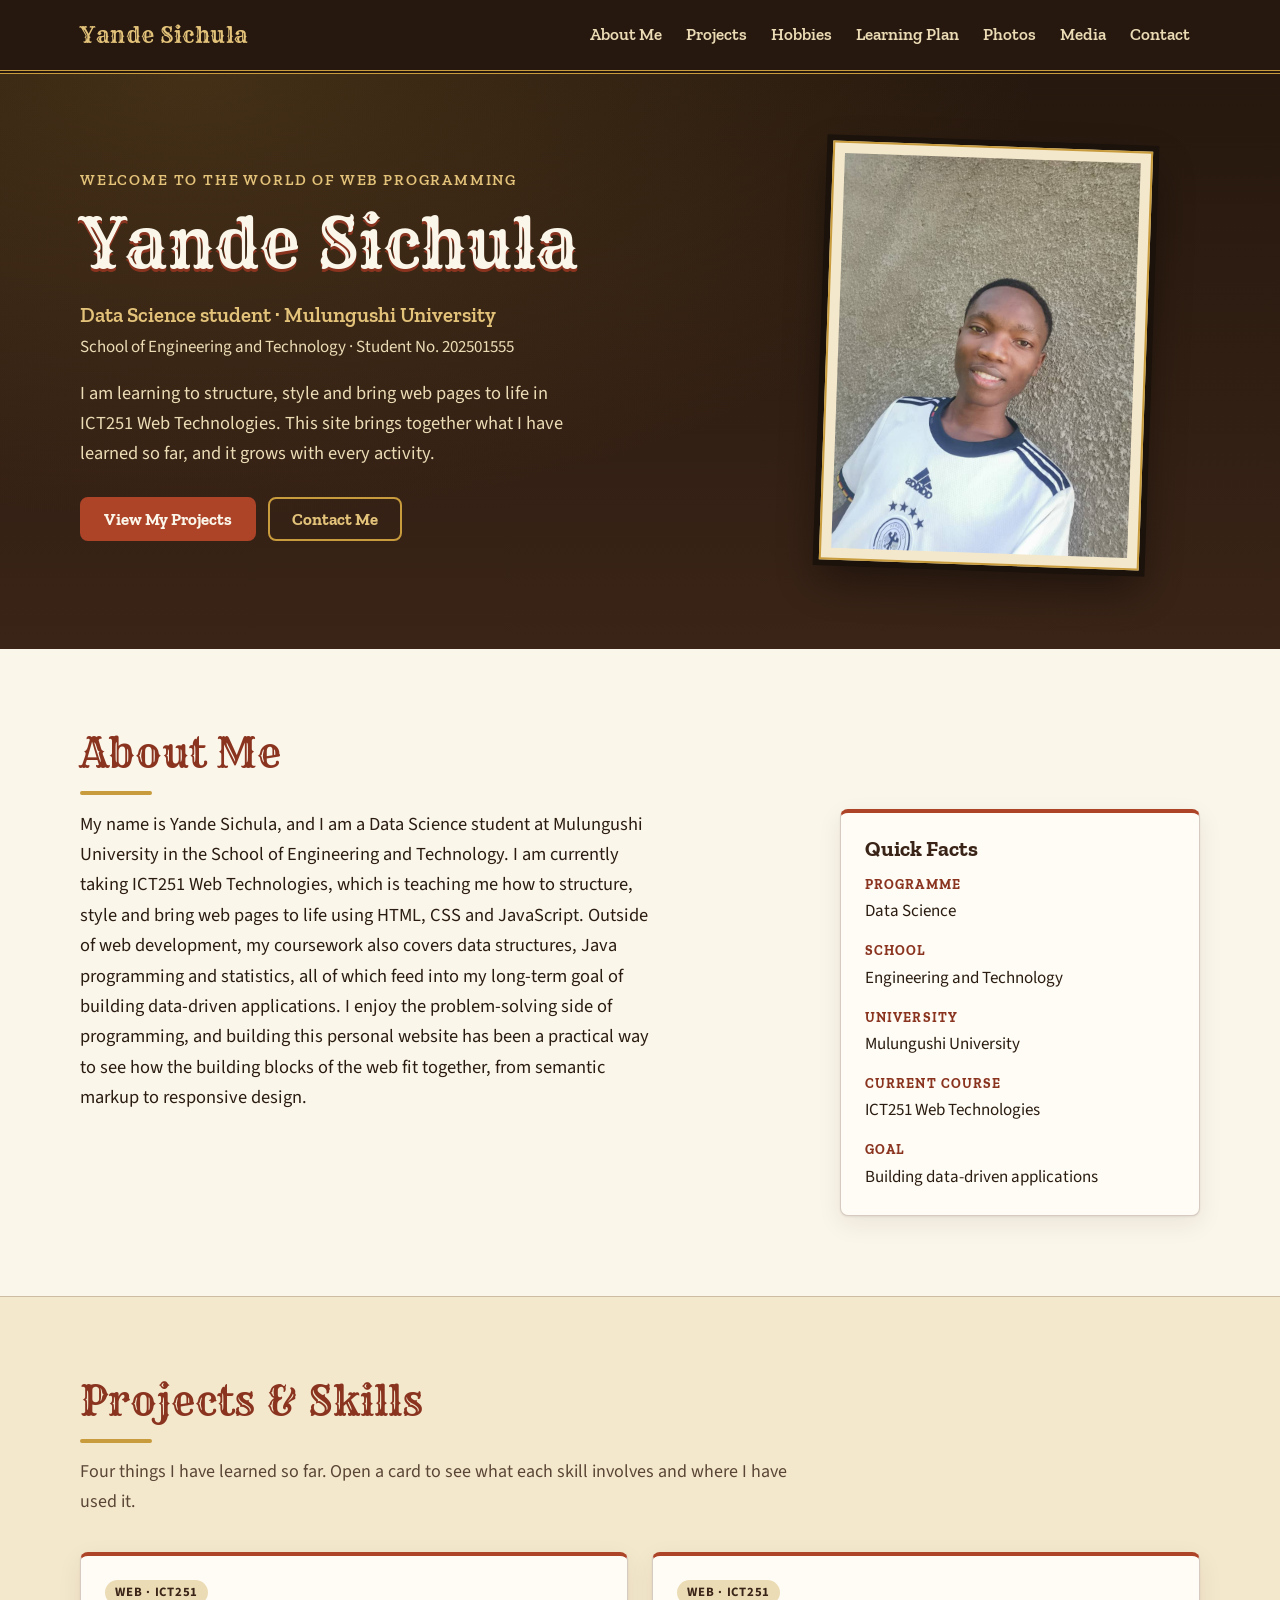
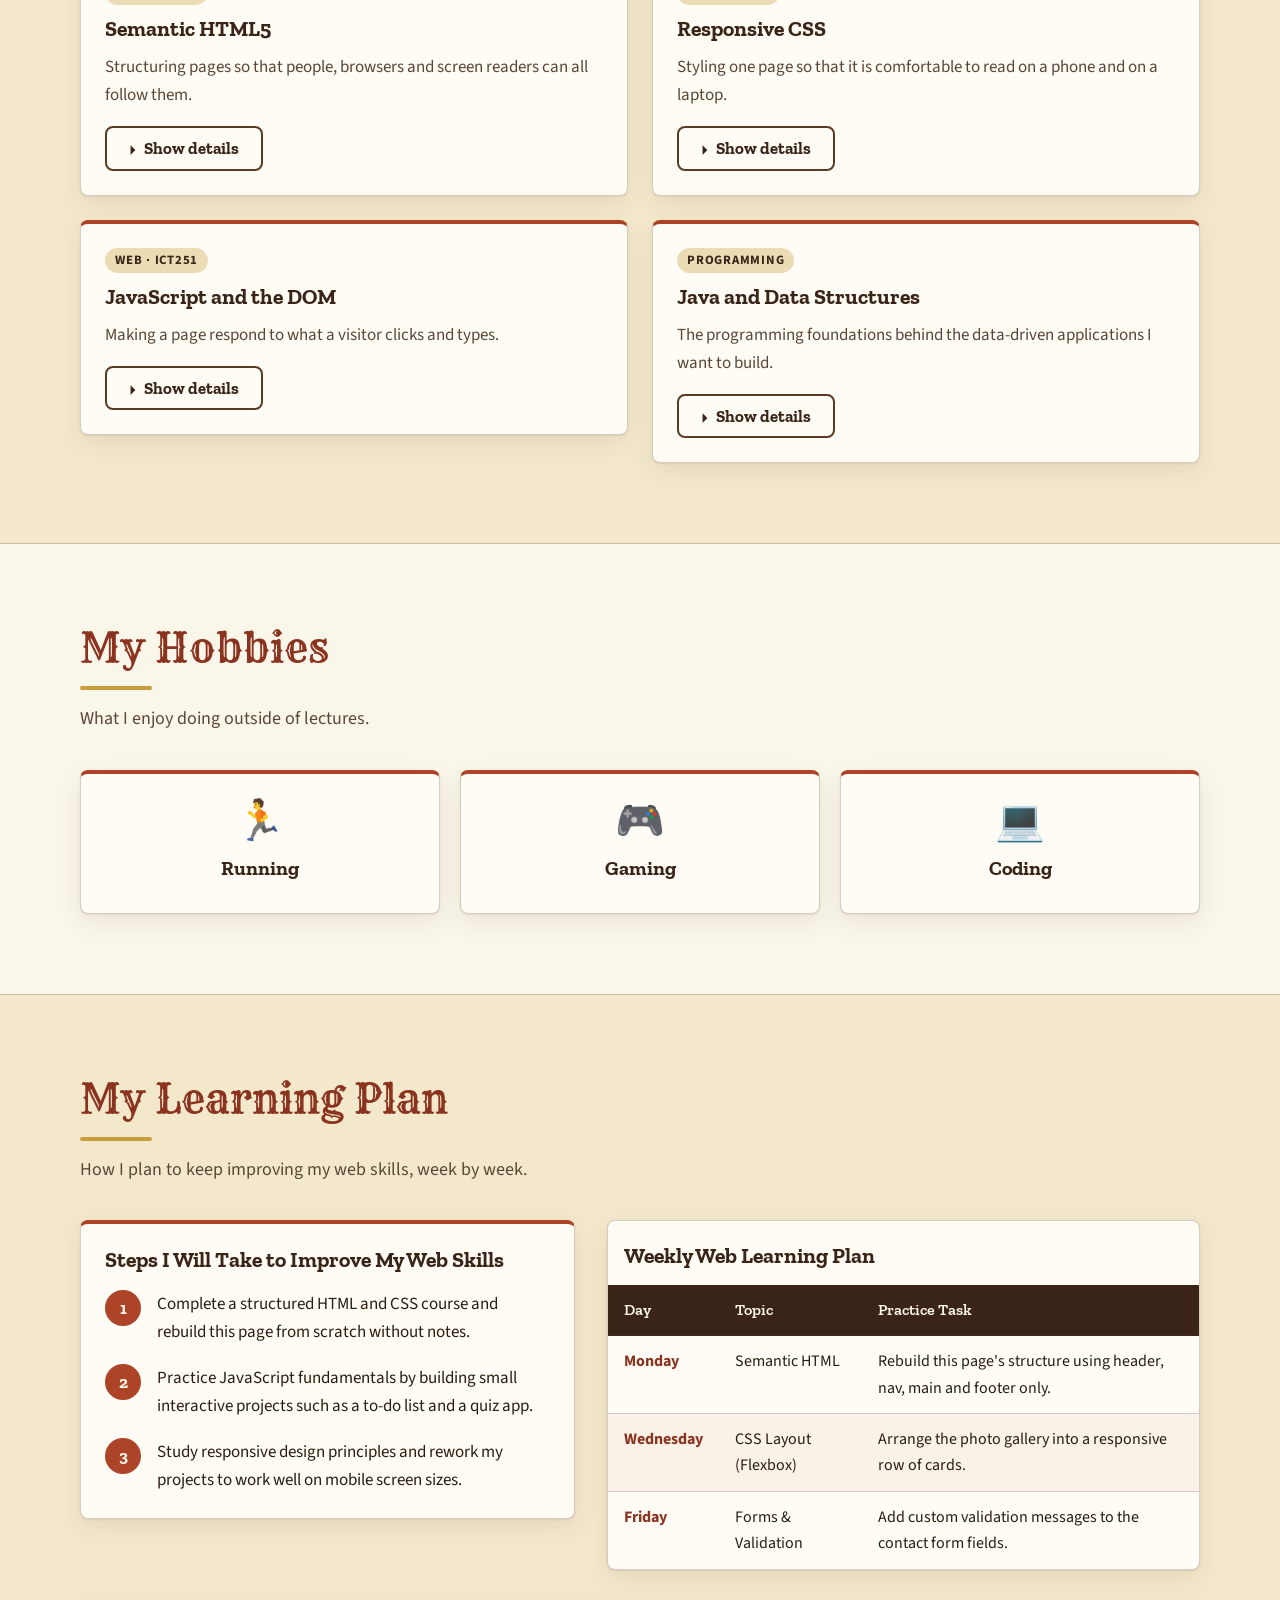
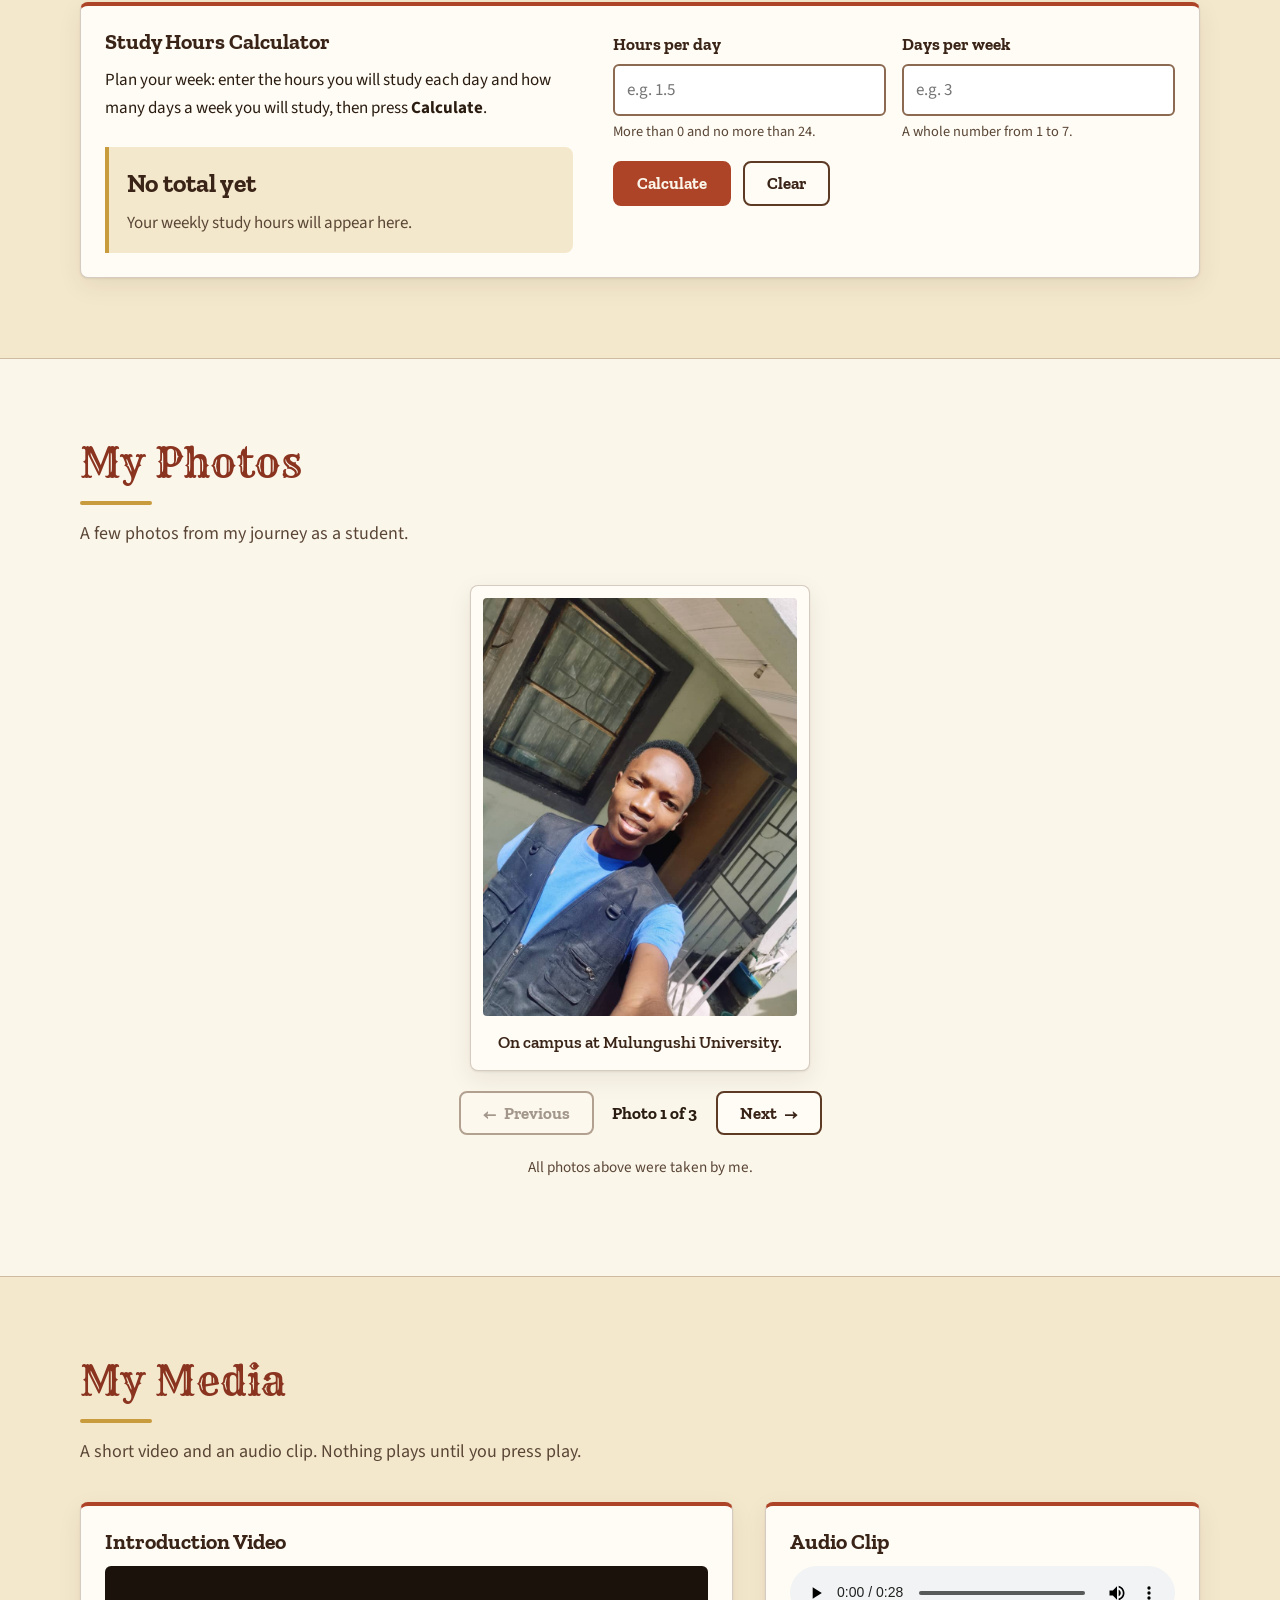
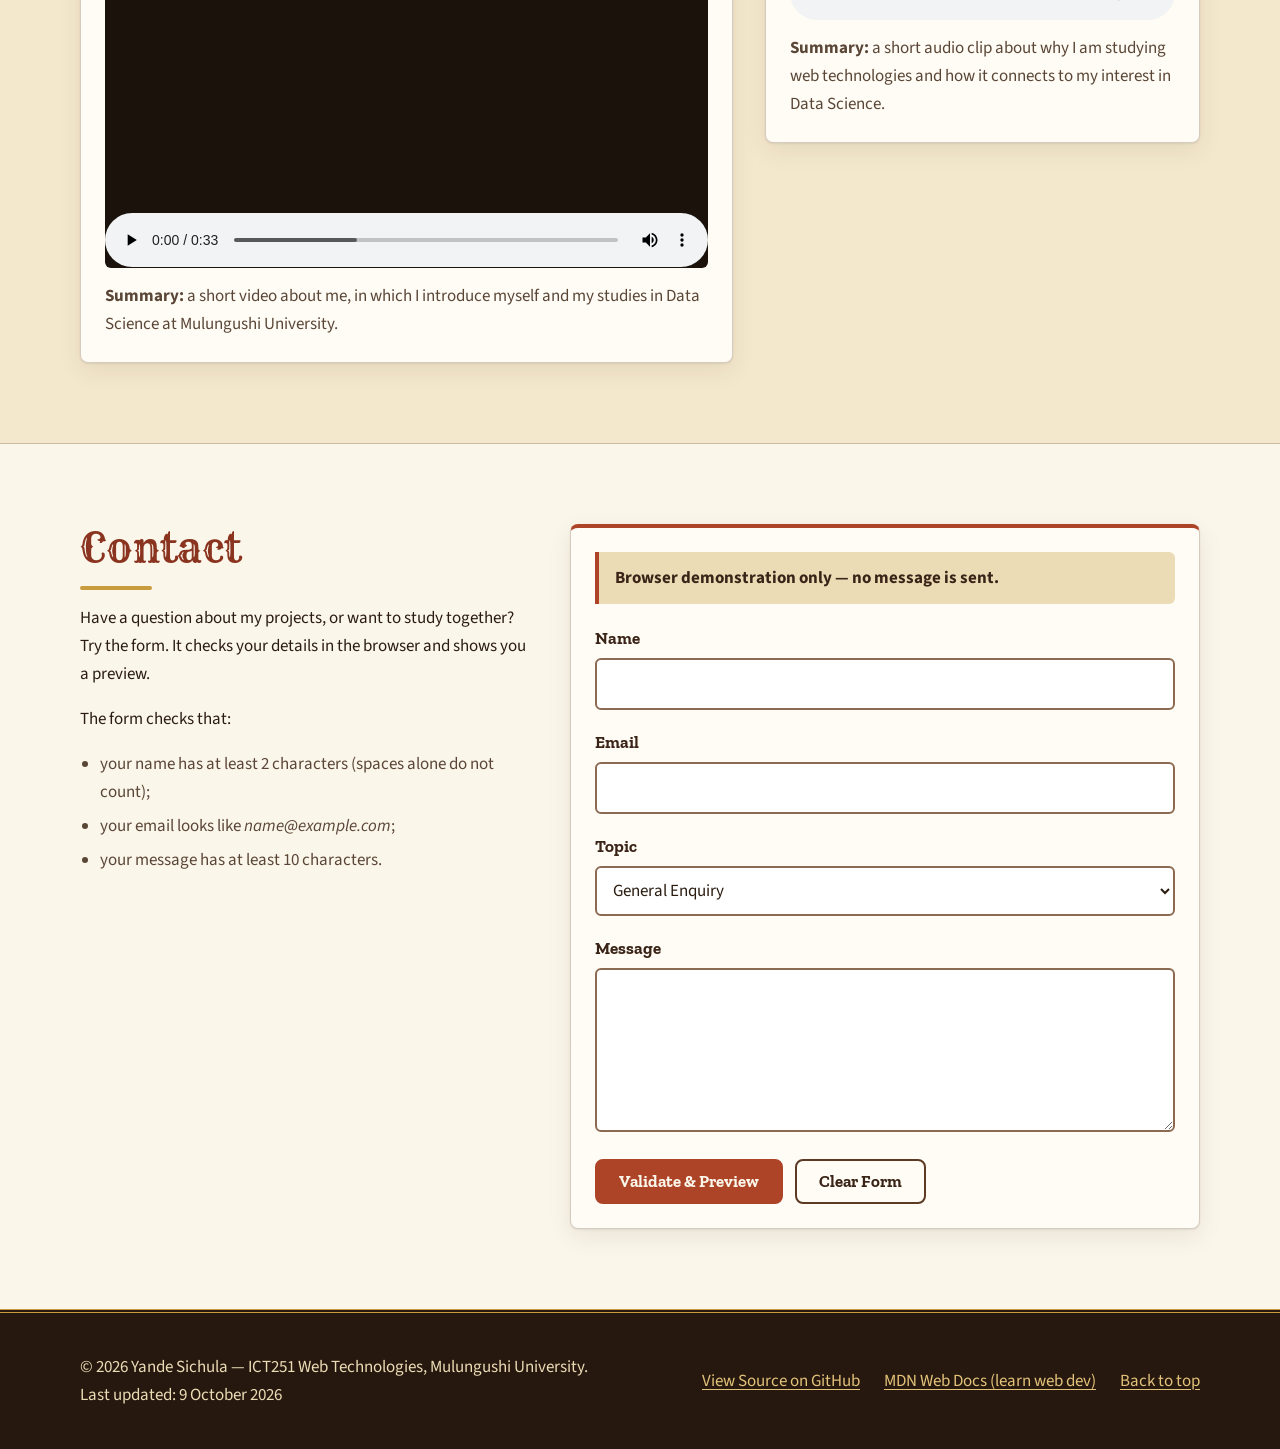
==== commit adf36452: "Add files via upload Add last updated date to footer" ====
--- a/index.html
+++ b/index.html
@@ -473,10 +473,12 @@
 
     <footer class="site-footer">
         <div class="wrap footer-inner">
-            <p>&copy; 2026 Yande Sichula &mdash; ICT251 Web Technologies, Mulungushi University.</p>
+            <p>
+                &copy; 2026 Yande Sichula &mdash; ICT251 Web Technologies, Mulungushi University.<br>
+                Last updated: <time datetime="2026-10-09">9 October 2026</time>
+            </p>
             <ul class="footer-links">
-                <!-- Replace this address with the link to your GitHub repository -->
-                <li><a href="https://github.com/YOUR-USERNAME/YOUR-REPOSITORY">View Source on GitHub</a></li>
+                <li><a href="https://github.com/Swiftpirate/MYFIRSTWEB">View Source on GitHub</a></li>
                 <li><a href="https://developer.mozilla.org/en-US/docs/Learn" target="_blank" rel="noopener">MDN Web Docs (learn web dev)</a></li>
                 <li><a href="#home">Back to top</a></li>
             </ul>
